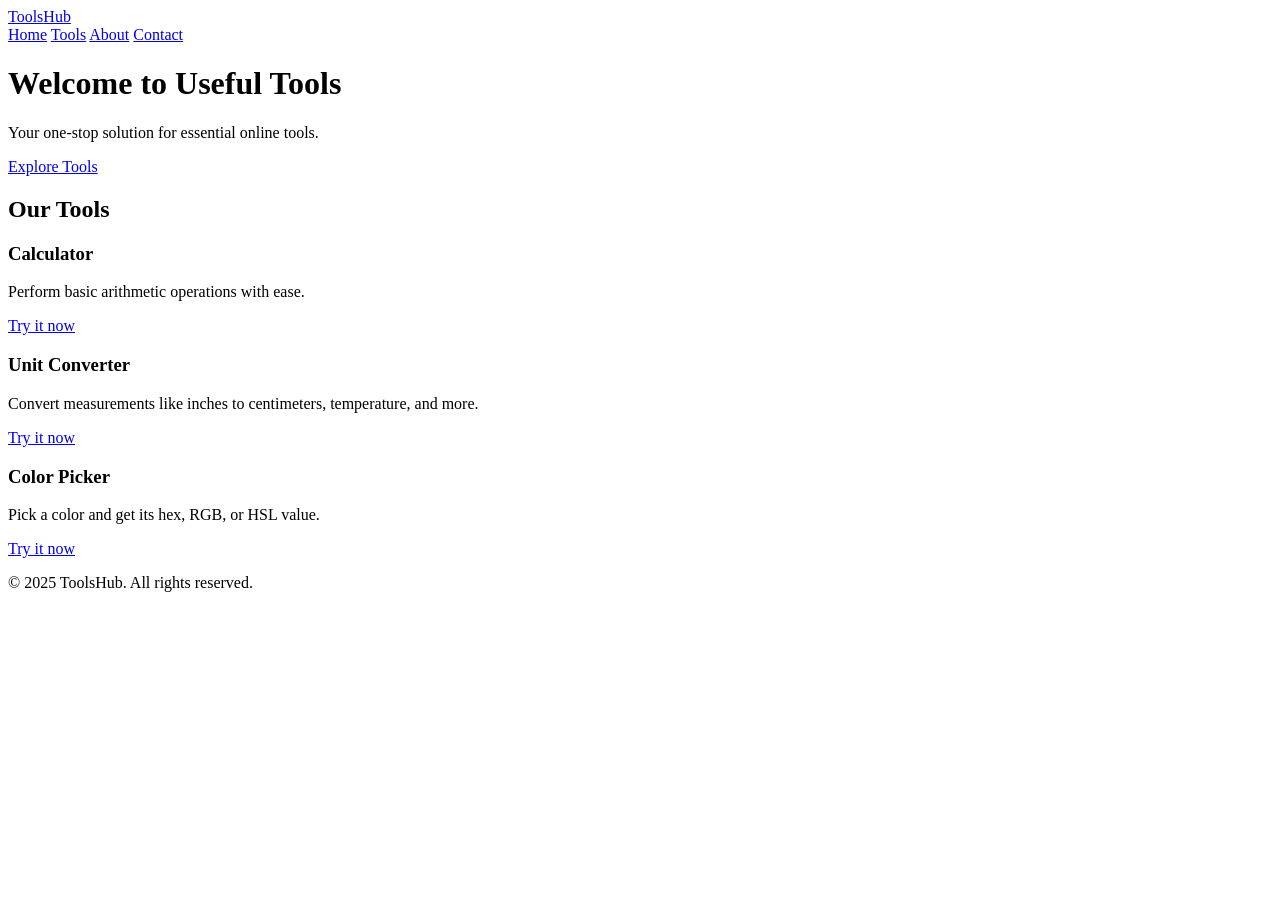
==== public/index.html @ a46febbc "Add ToolsHub logo" ====
<!DOCTYPE html>
<html lang="en">
<head>
    <meta charset="UTF-8">
    <meta name="viewport" content="width=device-width, initial-scale=1.0">
    <title>Home</title>
    <link rel="stylesheet" href="/AllOne/public/css/style.css">
    <link rel="icon" href="/AllOne/public/assets/ToolsHub.png" type="image/png">
</head>
<body>
    <nav>
        <div class="logo">
            <a href="#">Tools<span>Hub</span></a>
        </div>
        <div class="nav-links">
            <a href="index.html">Home</a>
            <a href="tools.html">Tools</a>
            <a href="about.html">About</a>
            <a href="contact.html">Contact</a>
        </div>
    </nav>

    <!-- Hero Section -->
    <header class="hero">
        <div class="hero-content">
            <h1>Welcome to Useful Tools</h1>
            <p>Your one-stop solution for essential online tools.</p>
            <a href="tools.html" class="btn-primary">Explore Tools</a>
        </div>
    </header>

    <!-- Features Section -->
    <section class="features">
        <h2>Our Tools</h2>
        <div class="feature-cards">
            <div class="card">
                <h3>Calculator</h3>
                <p>Perform basic arithmetic operations with ease.</p>
                <a href="tools.html" class="btn-secondary">Try it now</a>
            </div>
            <div class="card">
                <h3>Unit Converter</h3>
                <p>Convert measurements like inches to centimeters, temperature, and more.</p>
                <a href="tools.html" class="btn-secondary">Try it now</a>
            </div>
            <div class="card">
                <h3>Color Picker</h3>
                <p>Pick a color and get its hex, RGB, or HSL value.</p>
                <a href="tools.html" class="btn-secondary">Try it now</a>
            </div>
        </div>
    </section>

    <!-- Footer -->
    <footer>
        <p>&copy; 2025 ToolsHub. All rights reserved.</p>
    </footer>
    <script src="js/script.js"></script>
</body>
</html>
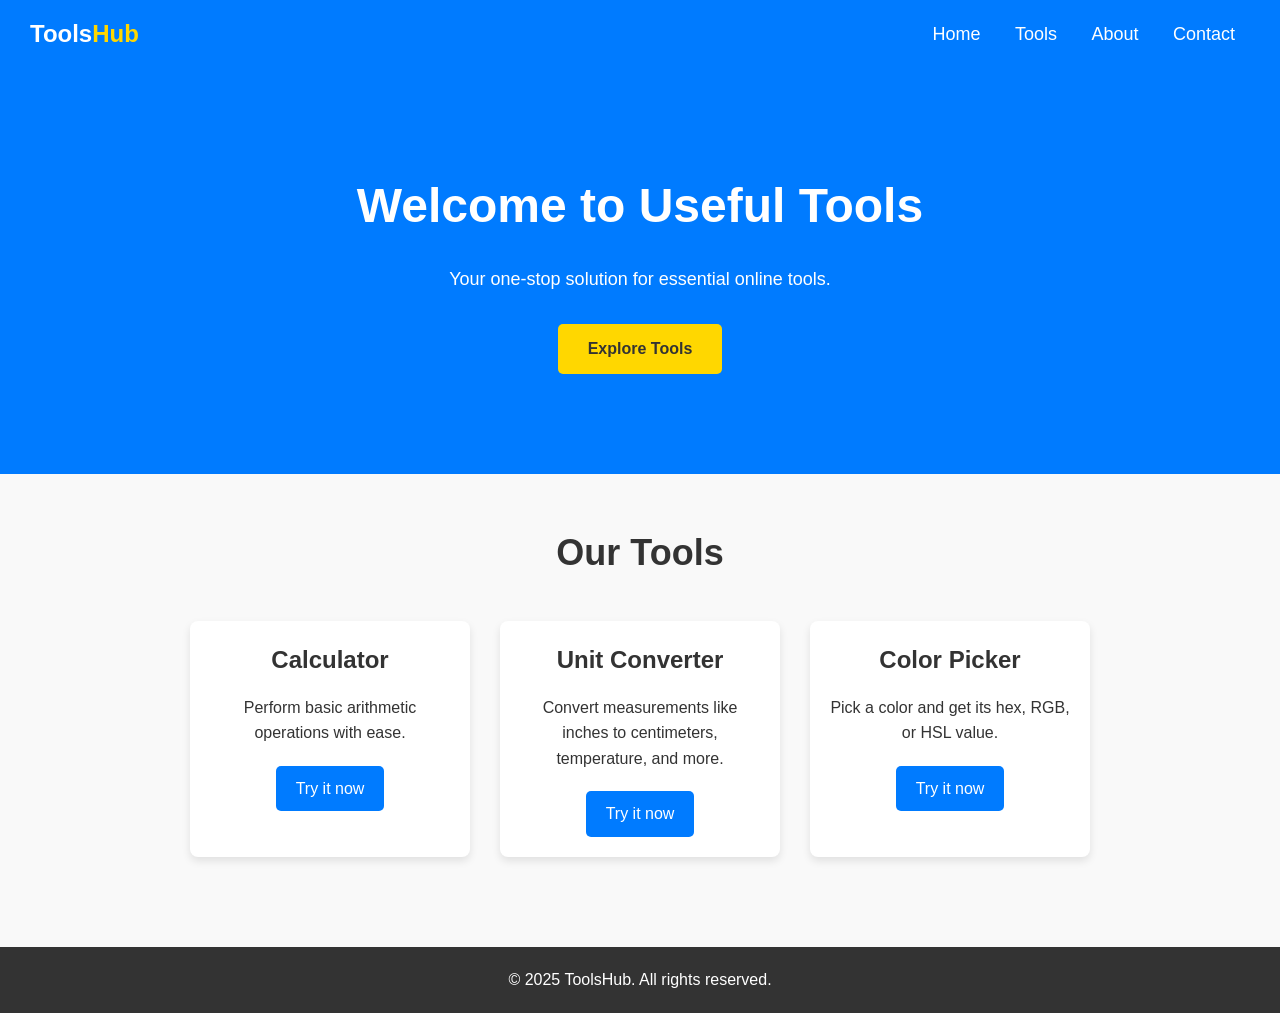
==== commit 22475c8e: "CSS problem with index.html" ====
--- a/public/index.html
+++ b/public/index.html
@@ -4,7 +4,7 @@
     <meta charset="UTF-8">
     <meta name="viewport" content="width=device-width, initial-scale=1.0">
     <title>Home</title>
-    <link rel="stylesheet" href="/AllOne/public/css/style.css">
+    <link rel="stylesheet" href="css/style.css">
     <link rel="icon" href="/AllOne/public/assets/ToolsHub.png" type="image/png">
 </head>
 <body>
--- a/public/css/style.css
+++ b/public/css/style.css
@@ -0,0 +1,668 @@
+/* General Reset */
+
+@import url('https://fonts.googleapis.com/css2?family=Poppins:ital,wght@0,100;0,200;0,300;0,400;0,500;0,600;0,700;0,800;0,900;1,100;1,200;1,300;1,400;1,500;1,600;1,700;1,800;1,900&display=swap');
+* {
+    margin: 0;
+    padding: 0;
+    box-sizing: border-box;
+}
+
+/* Body Styling */
+body {
+    font-family: 'poppins', sans-serif;
+    color: #333;
+    background-color: #f9f9f9;
+    line-height: 1.6;
+    padding: 0;
+}
+
+/* Navbar Styling */
+nav {
+    display: flex;
+    justify-content: space-between;
+    align-items: center;
+    background-color: #007BFF; /* Soft blue */
+    padding: 15px 30px;
+    position: sticky;
+    top: 0;
+    z-index: 10;
+}
+
+nav .logo a {
+    font-size: 24px;
+    font-weight: 600;
+    color: #fff;
+    text-decoration: none;
+}
+
+nav .logo span {
+    color: #FFD700; /* Gold accent for style */
+}
+
+nav .nav-links a {
+    color: #fff;
+    text-decoration: none;
+    margin: 0 15px;
+    font-size: 18px;
+    transition: all 0.3s ease;
+}
+
+nav .nav-links a:hover {
+    background-color: #0056b3;
+    border-radius: 5px;
+    padding: 8px 16px;
+}
+
+/* Hero Section */
+.hero {
+    background-color: #007BFF;
+    color: #fff;
+    padding: 100px 20px;
+    text-align: center;
+}
+
+.hero h1 {
+    font-size: 48px;
+    font-weight: 700;
+}
+
+.hero p {
+    font-size: 18px;
+    margin-top: 20px;
+    font-weight: 100;
+}
+
+.hero .btn-primary {
+    display: inline-block;
+    background-color: #FFD700;
+    color: #333;
+    padding: 12px 30px;
+    font-size: 16px;
+    font-weight: 600;
+    text-decoration: none;
+    border-radius: 5px;
+    margin-top: 30px;
+    transition: all 0.3s ease;
+}
+
+.hero .btn-primary:hover {
+    background-color: #e0a800;
+}
+
+/* Features Section */
+.features {
+    padding: 50px 20px;
+    text-align: center;
+}
+
+.features h2 {
+    font-size: 36px;
+    margin-bottom: 40px;
+}
+
+.feature-cards {
+    display: flex;
+    justify-content: center;
+    gap: 30px;
+}
+
+.feature-cards .card {
+    background-color: #fff;
+    padding: 20px;
+    width: 280px;
+    border-radius: 8px;
+    box-shadow: 0 4px 8px rgba(0, 0, 0, 0.1);
+    transition: all 0.3s ease;
+}
+
+.feature-cards .card:hover {
+    transform: translateY(-10px);
+}
+
+.feature-cards .card h3 {
+    font-size: 24px;
+    margin-bottom: 15px;
+}
+
+.feature-cards .card p {
+    font-size: 16px;
+    margin-bottom: 20px;
+}
+
+.feature-cards .card .btn-secondary {
+    display: inline-block;
+    background-color: #007BFF;
+    color: #fff;
+    padding: 10px 20px;
+    font-size: 16px;
+    text-decoration: none;
+    border-radius: 5px;
+    transition: all 0.3s ease;
+}
+
+.feature-cards .card .btn-secondary:hover {
+    background-color: #0056b3;
+}
+
+/* Footer Styling */
+footer {
+    background-color: #333;
+    color: #fff;
+    padding: 20px;
+    text-align: center;
+}
+
+/* Body and General Styling */
+body {
+    font-family: 'Roboto', sans-serif;
+    color: #333;
+    background-color: #f9f9f9;
+    line-height: 1.6;
+    padding: 0;
+}
+
+/* Navbar Styling (same as homepage) */
+nav {
+    display: flex;
+    justify-content: space-between;
+    align-items: center;
+    background-color: #007BFF; /* Soft blue */
+    padding: 15px 30px;
+    position: sticky;
+    top: 0;
+    z-index: 10;
+}
+
+nav .logo a {
+    font-size: 24px;
+    font-weight: 600;
+    color: #fff;
+    text-decoration: none;
+}
+
+nav .logo span {
+    color: #FFD700; /* Gold accent for style */
+}
+
+nav .nav-links a {
+    color: #fff;
+    text-decoration: none;
+    margin: 0 15px;
+    font-size: 18px;
+    transition: all 0.3s ease;
+}
+
+nav .nav-links a:hover {
+    background-color: #0056b3;
+    border-radius: 5px;
+    padding: 8px 16px;
+}
+
+/* Tools Section */
+.tools-selection {
+    padding: 50px 20px;
+    text-align: center;
+}
+
+.tools-selection h1 {
+    font-size: 36px;
+    margin-bottom: 40px;
+}
+
+.tool-cards {
+    display: flex;
+    justify-content: center;
+    gap: 30px;
+}
+
+.tool-cards .card {
+    background-color: #fff;
+    padding: 20px;
+    width: 280px;
+    border-radius: 8px;
+    box-shadow: 0 4px 8px rgba(0, 0, 0, 0.1);
+    transition: all 0.3s ease;
+}
+
+.tool-cards .card:hover {
+    transform: translateY(-10px);
+}
+
+.tool-cards .card h3 {
+    font-size: 24px;
+    margin-bottom: 15px;
+}
+
+.tool-cards .card p {
+    font-size: 16px;
+    margin-bottom: 20px;
+}
+
+.tool-cards .card .btn-primary {
+    display: inline-block;
+    background-color: #007BFF;
+    color: #fff;
+    padding: 10px 20px;
+    font-size: 16px;
+    text-decoration: none;
+    border-radius: 5px;
+    transition: all 0.3s ease;
+}
+
+.tool-cards .card .btn-primary:hover {
+    background-color: #0056b3;
+}
+
+/* Footer Styling (same as homepage) */
+footer {
+    background-color: #333;
+    color: #fff;
+    padding: 20px;
+    text-align: center;
+}
+
+
+/* Calculator Section */
+.calculator {
+    padding: 50px 20px;
+    text-align: center;
+}
+
+.calculator h1 {
+    font-size: 36px;
+    margin-bottom: 40px;
+}
+
+.calculator-container {
+    display: inline-block;
+    background-color: #fff;
+    padding: 20px;
+    border-radius: 8px;
+    box-shadow: 0 4px 8px rgba(0, 0, 0, 0.1);
+}
+
+.display {
+    width: 100%;
+    padding: 20px;
+    font-size: 32px;
+    margin-bottom: 20px;
+    text-align: right;
+    border: 2px solid #ddd;
+    border-radius: 5px;
+    background-color: #f4f4f4;
+}
+
+.calculator-buttons {
+    display: grid;
+    grid-template-columns: repeat(4, 1fr);
+    gap: 10px;
+}
+
+.calculator-buttons .btn {
+    font-size: 20px;
+    padding: 20px;
+    background-color: #007BFF;
+    color: #fff;
+    border: none;
+    border-radius: 5px;
+    cursor: pointer;
+    transition: all 0.3s ease;
+}
+
+.calculator-buttons .btn:hover {
+    background-color: #0056b3;
+}
+
+.calculator-buttons .btn:active {
+    background-color: #003d7a;
+}
+
+/* Footer Styling (same as homepage) */
+footer {
+    background-color: #333;
+    color: #fff;
+    padding: 20px;
+    text-align: center;
+}
+
+/* Color Picker Section */
+.color-picker {
+    padding: 50px 20px;
+    text-align: center;
+}
+
+.color-picker h1 {
+    font-size: 36px;
+    margin-bottom: 40px;
+}
+
+.color-picker-container {
+    background-color: #fff;
+    padding: 30px;
+    border-radius: 8px;
+    box-shadow: 0 4px 8px rgba(0, 0, 0, 0.1);
+    width: 400px;
+    margin: 0 auto;
+}
+
+.color-input {
+    width: 100%;
+    height: 50px;
+    border: 2px solid #ddd;
+    border-radius: 5px;
+    background-color: #f4f4f4;
+    cursor: pointer;
+}
+
+.color-values {
+    margin-top: 30px;
+    font-size: 18px;
+}
+
+.color-values span {
+    font-weight: bold;
+    color: #007BFF;
+}
+
+/* Footer Styling (same as homepage) */
+footer {
+    background-color: #333;
+    color: #fff;
+    padding: 20px;
+    text-align: center;
+}
+
+
+/* Unit Converter Section */
+.unit-converter {
+    padding: 50px 20px;
+    text-align: center;
+}
+
+.unit-converter h1 {
+    font-size: 36px;
+    margin-bottom: 40px;
+}
+
+.unit-converter-container {
+    background-color: #fff;
+    padding: 30px;
+    border-radius: 8px;
+    box-shadow: 0 4px 8px rgba(0, 0, 0, 0.1);
+    width: 400px;
+    margin: 0 auto;
+}
+
+.input-section, .select-section {
+    margin-bottom: 20px;
+}
+
+.input-section input, .select-section select {
+    width: 100%;
+    padding: 10px;
+    font-size: 16px;
+    margin-top: 5px;
+    border-radius: 5px;
+    border: 2px solid #ddd;
+}
+
+.result-section button {
+    padding: 15px 30px;
+    font-size: 18px;
+    background-color: #007BFF;
+    color: #fff;
+    border: none;
+    border-radius: 5px;
+    cursor: pointer;
+    transition: all 0.3s ease;
+}
+
+.result-section button:hover {
+    background-color: #0056b3;
+}
+
+.result-section button:active {
+    background-color: #003d7a;
+}
+
+#result {
+    font-size: 18px;
+    font-weight: bold;
+    margin-top: 20px;
+}
+
+/* Footer Styling (same as homepage) */
+footer {
+    background-color: #333;
+    color: #fff;
+    padding: 20px;
+    text-align: center;
+}
+
+
+
+/* About Page Styles */
+.about {
+    padding: 50px 20px;
+    text-align: center;
+  }
+  
+  .about-container {
+    background-color: #fff;
+    padding: 30px;
+    border-radius: 8px;
+    box-shadow: 0 4px 8px rgba(0, 0, 0, 0.1);
+    width: 600px;
+    margin: 0 auto;
+  }
+  
+  .about h1 {
+    font-size: 36px;
+    margin-bottom: 20px;
+  }
+  
+  .about p {
+    font-size: 18px;
+    line-height: 1.6;
+    margin-bottom: 20px;
+  }
+  
+  .about ul {
+    text-align: left;
+    list-style-type: square;
+    margin-left: 20px;
+    font-size: 18px;
+  }
+  
+  .about ul li {
+    margin-bottom: 10px;
+  }
+  
+  /* Earn Money Section */
+  .earn-money {
+    background-color: #e0f7fa;
+    padding: 40px 20px;
+    text-align: center;
+    margin: 40px 0;
+  }
+  
+  .earn-money h2 {
+    font-size: 24px;
+    margin-bottom: 10px;
+  }
+  
+  .sponsor-link {
+    display: inline-block;
+    padding: 10px 20px;
+    background-color: #00796b;
+    color: #fff;
+    border-radius: 5px;
+    text-decoration: none;
+    margin-top: 15px;
+    transition: background 0.3s;
+  }
+  
+  .sponsor-link:hover {
+    background-color: #004d40;
+  }
+  
+/* Contact Page Styles */
+#contact {
+    padding: 50px 20px;
+    text-align: center;
+}
+
+.contact-container {
+    background-color: #fff;
+    padding: 30px;
+    border-radius: 8px;
+    box-shadow: 0 4px 8px rgba(0, 0, 0, 0.1);
+    width: 600px;
+    margin: 0 auto;
+}
+
+#contact h2 {
+    font-size: 36px;
+    margin-bottom: 20px;
+}
+
+#contact p {
+    font-size: 18px;
+    line-height: 1.6;
+    margin-bottom: 20px;
+}
+
+#contact a {
+    color: #00796b;
+    text-decoration: none;
+    font-weight: bold;
+}
+
+#contact a:hover {
+    color: #004d40;
+}
+
+.social-links {
+    margin-top: 20px;
+}
+
+.social-links a {
+    display: inline-block;
+    margin-top: 10px;
+}
+
+footer {
+    background-color: #333;
+    color: #fff;
+    padding: 20px;
+    text-align: center;
+    margin-top: 40px;
+}
+
+
+/* Navbar Styling */
+#navbar {
+    background-color: #2486f0;
+    padding: 15px 20px;
+    position: sticky;
+    top: 0;
+    z-index: 1000;
+}
+
+.navbar-container {
+    display: flex;
+    justify-content: space-between;
+    align-items: center;
+}
+
+.navbar-logo {
+    font-size: 24px;
+    font-weight: bold;
+    color: #fff;
+    text-decoration: none;
+}
+
+.navbar-links {
+    list-style: none;
+    display: flex;
+    gap: 20px;
+}
+
+.navbar-links li {
+    display: inline-block;
+}
+
+.navbar-links a {
+    font-size: 18px;
+    color: #fff;
+    text-decoration: none;
+    transition: color 0.3s ease;
+}
+
+.navbar-links a:hover {
+    color: #ddd;
+}
+
+.navbar-links a.active {
+    border-bottom: 3px solid #fff;
+}
+
+
+
+
+
+/* Navbar Styling */
+#navbar {
+    background-color: #007BFF;
+    padding: 15px 20px;
+    position: sticky;
+    top: 0;
+    z-index: 1000;
+}
+
+.navbar-container {
+    display: flex;
+    justify-content: space-between;
+    align-items: center;
+    max-width: 1200px;
+    margin: 0 auto;
+    width: 100%;
+}
+
+.navbar-logo {
+    font-size: 24px;
+    font-weight: bold;
+    color: #fff;
+    text-decoration: none;
+    display: flex;
+}
+
+.navbar-logo span {
+    color: #FFD700; /* Yellow color for 'Hub' */
+}
+
+.navbar-links {
+    list-style: none;
+    display: flex;
+    gap: 20px;
+}
+
+.navbar-links li {
+    display: inline-block;
+}
+
+.navbar-links a {
+    font-size: 18px;
+    color: #fff;
+    text-decoration: none;
+    transition: color 0.3s ease;
+}
+
+.navbar-links a:hover {
+    color: #ddd;
+}
+
+.navbar-links a.active {
+    border-bottom: 3px solid #fff;
+}
+
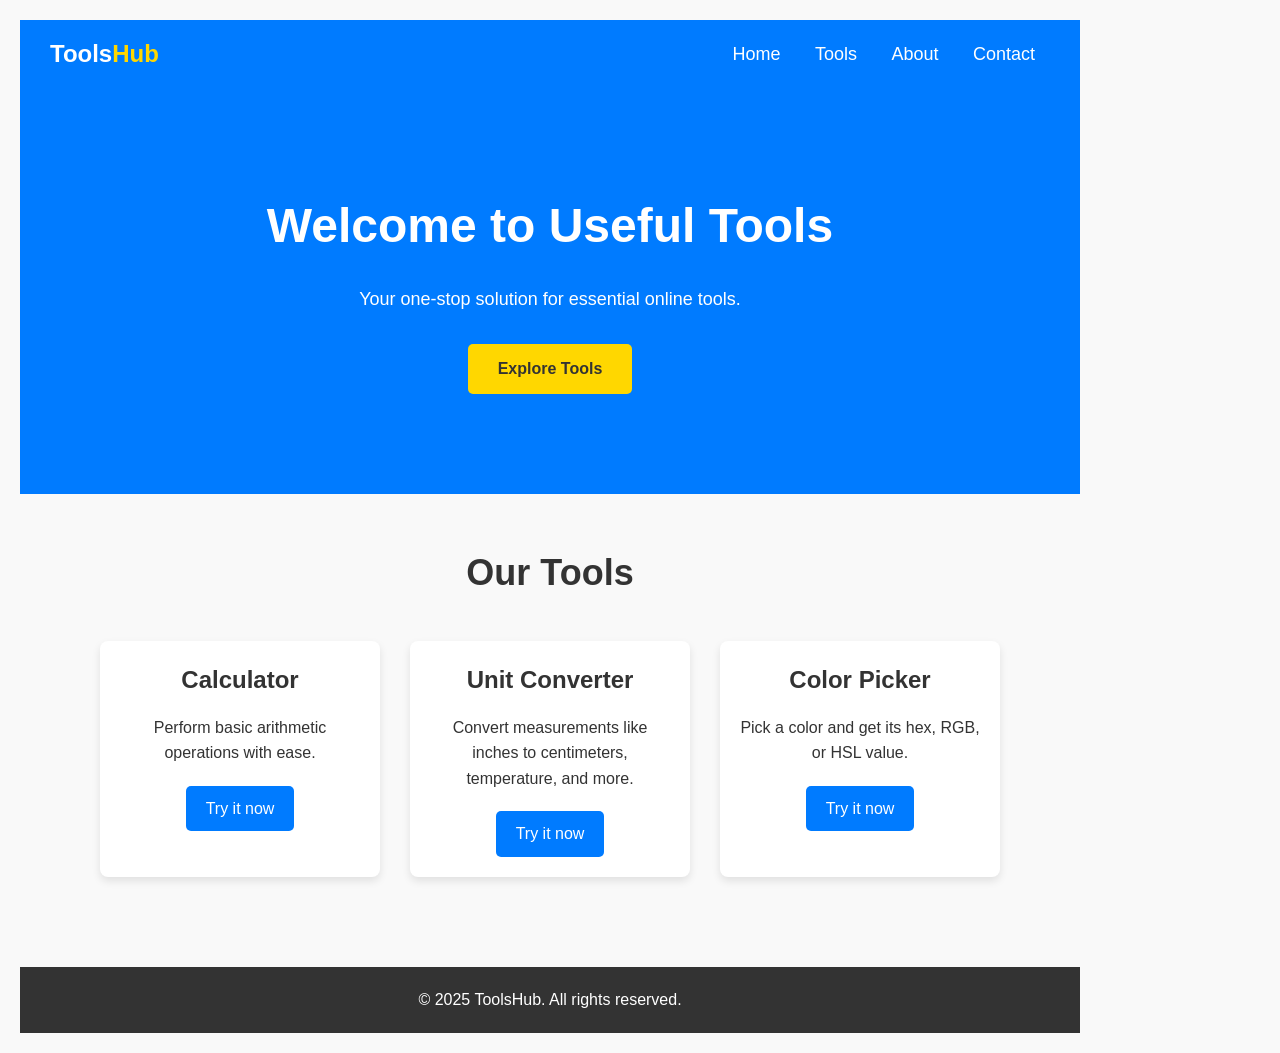
==== commit c1ef0369: "ADDS" ====
--- a/public/index.html
+++ b/public/index.html
@@ -8,53 +8,73 @@
     <link rel="icon" href="/AllOne/public/assets/ToolsHub.png" type="image/png">
 </head>
 <body>
-    <nav>
-        <div class="logo">
-            <a href="#">Tools<span>Hub</span></a>
+    <div class="page-wrapper">
+        <!-- Left/Main Content -->
+        <div class="main-content">
+            <nav>
+                <div class="logo">
+                    <a href="#">Tools<span>Hub</span></a>
+                </div>
+                <div class="nav-links">
+                    <a href="index.html">Home</a>
+                    <a href="tools.html">Tools</a>
+                    <a href="about.html">About</a>
+                    <a href="contact.html">Contact</a>
+                </div>
+            </nav>
+            
+            <!-- Hero Section -->
+            <header class="hero">
+                <div class="hero-content">
+                    <h1>Welcome to Useful Tools</h1>
+                    <p>Your one-stop solution for essential online tools.</p>
+                    <a href="tools.html" class="btn-primary">Explore Tools</a>
+                </div>
+            </header>
+
+            <!-- Features Section -->
+            <section class="features">
+                <h2>Our Tools</h2>
+                <div class="feature-cards">
+                    <div class="card">
+                        <h3>Calculator</h3>
+                        <p>Perform basic arithmetic operations with ease.</p>
+                        <a href="tools.html" class="btn-secondary">Try it now</a>
+                    </div>
+                    <div class="card">
+                        <h3>Unit Converter</h3>
+                        <p>Convert measurements like inches to centimeters, temperature, and more.</p>
+                        <a href="tools.html" class="btn-secondary">Try it now</a>
+                    </div>
+                    <div class="card">
+                        <h3>Color Picker</h3>
+                        <p>Pick a color and get its hex, RGB, or HSL value.</p>
+                        <a href="tools.html" class="btn-secondary">Try it now</a>
+                    </div>
+                </div>
+            </section>
+
+            <!-- Footer -->
+            <footer>
+                <p>&copy; 2025 ToolsHub. All rights reserved.</p>
+            </footer>
         </div>
-        <div class="nav-links">
-            <a href="index.html">Home</a>
-            <a href="tools.html">Tools</a>
-            <a href="about.html">About</a>
-            <a href="contact.html">Contact</a>
+
+        <!-- Right Banner with Adsterra Code -->
+        <div class="right-banner">
+            <script type="text/javascript">
+                atOptions = {
+                    'key': 'e5de58434fd88c1c0accc481122984d3',
+                    'format': 'iframe',
+                    'height': 600,
+                    'width': 160,
+                    'params': {}
+                };
+            </script>
+            <script type="text/javascript" src="//www.highperformanceformat.com/e5de58434fd88c1c0accc481122984d3/invoke.js"></script>
         </div>
-    </nav>
+    </div>
 
-    <!-- Hero Section -->
-    <header class="hero">
-        <div class="hero-content">
-            <h1>Welcome to Useful Tools</h1>
-            <p>Your one-stop solution for essential online tools.</p>
-            <a href="tools.html" class="btn-primary">Explore Tools</a>
-        </div>
-    </header>
-
-    <!-- Features Section -->
-    <section class="features">
-        <h2>Our Tools</h2>
-        <div class="feature-cards">
-            <div class="card">
-                <h3>Calculator</h3>
-                <p>Perform basic arithmetic operations with ease.</p>
-                <a href="tools.html" class="btn-secondary">Try it now</a>
-            </div>
-            <div class="card">
-                <h3>Unit Converter</h3>
-                <p>Convert measurements like inches to centimeters, temperature, and more.</p>
-                <a href="tools.html" class="btn-secondary">Try it now</a>
-            </div>
-            <div class="card">
-                <h3>Color Picker</h3>
-                <p>Pick a color and get its hex, RGB, or HSL value.</p>
-                <a href="tools.html" class="btn-secondary">Try it now</a>
-            </div>
-        </div>
-    </section>
-
-    <!-- Footer -->
-    <footer>
-        <p>&copy; 2025 ToolsHub. All rights reserved.</p>
-    </footer>
     <script src="js/script.js"></script>
 </body>
-</html>+</html>
--- a/public/css/style.css
+++ b/public/css/style.css
@@ -666,3 +666,36 @@
     border-bottom: 3px solid #fff;
 }
 
+
+/* Layout for main and banner */
+.page-wrapper {
+    display: flex;
+    justify-content: space-between;
+    align-items: flex-start;
+    padding: 20px;
+}
+
+/* Main content area */
+.main-content {
+    flex: 1;
+    margin-right: 20px;
+}
+
+/* Right banner styling */
+.right-banner {
+    width: 160px;
+    position: sticky;
+    top: 20px;
+}
+
+.banner-preview {
+    width: 160px;
+    height: 600px;
+    background-color: yellow; /* Change to black if you want */
+    color: black;
+    font-weight: bold;
+    display: flex;
+    align-items: center;
+    justify-content: center;
+    border: 2px dashed black;
+}
